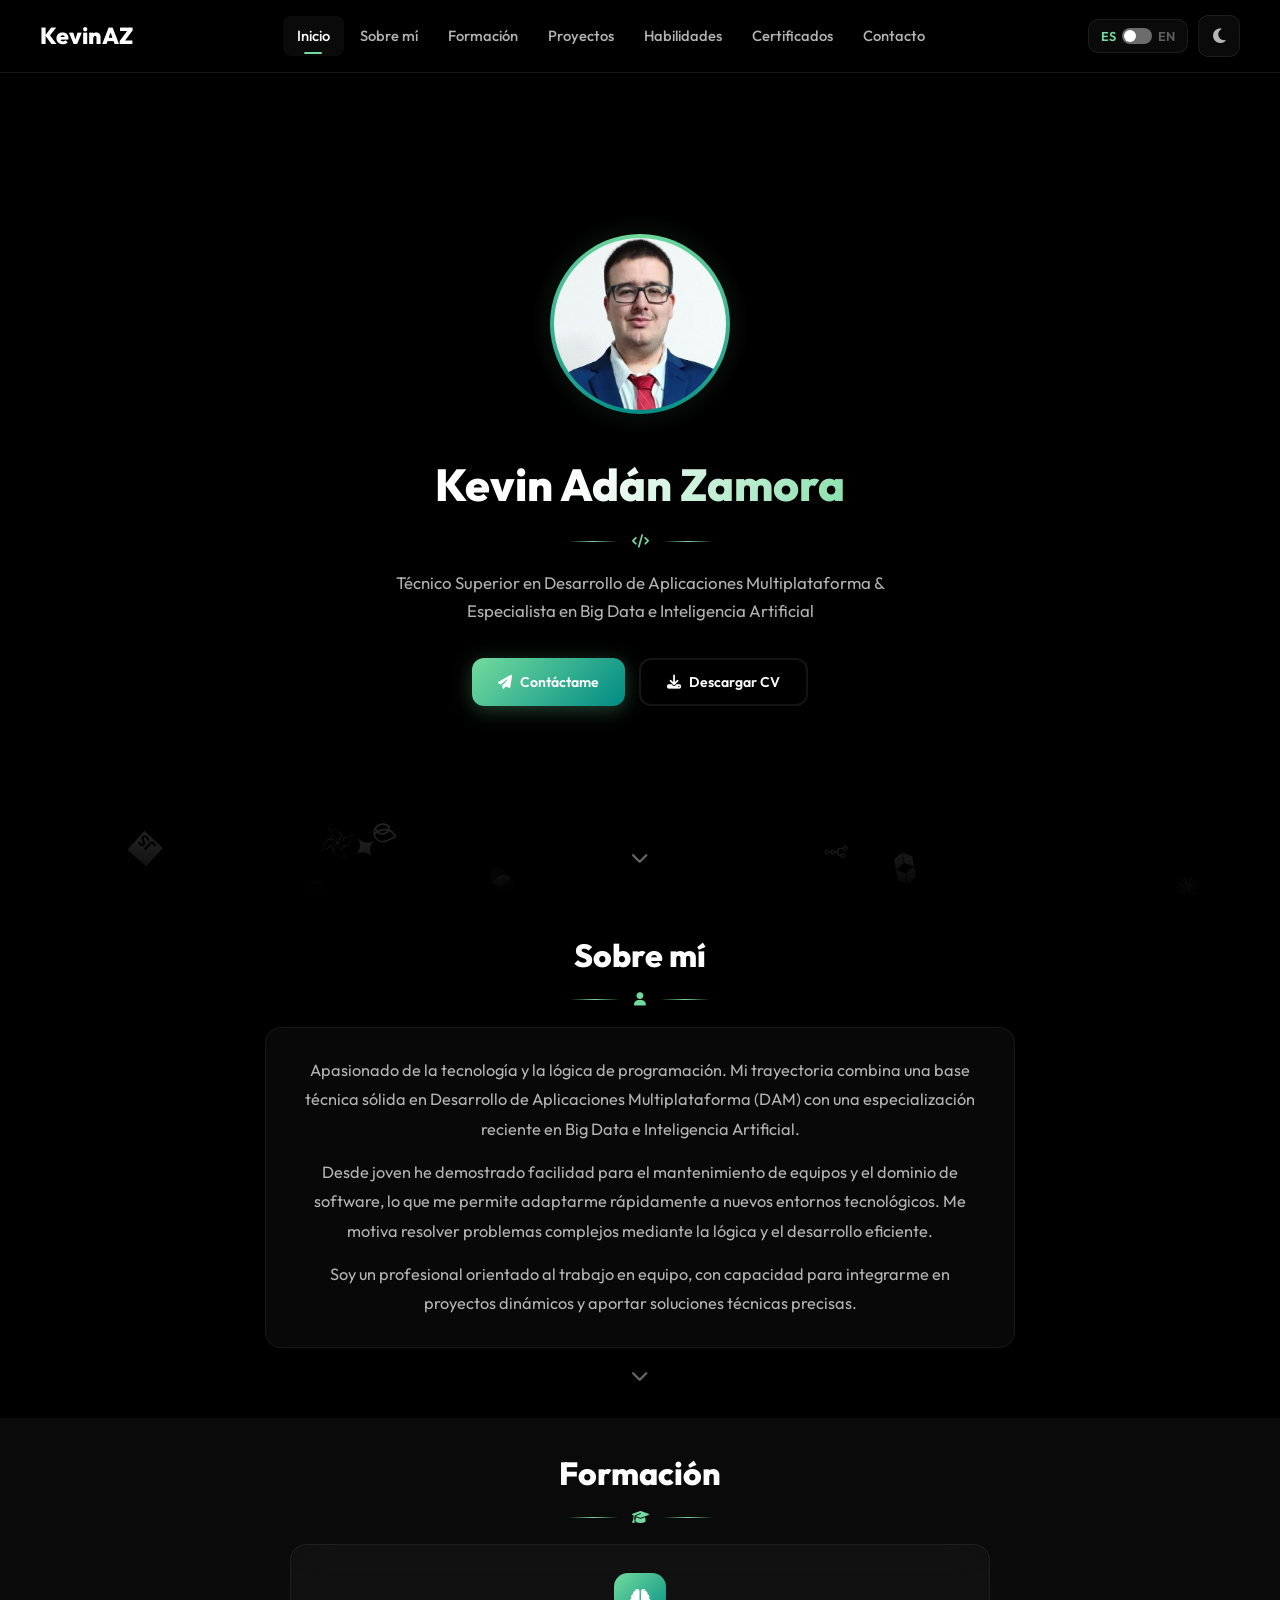
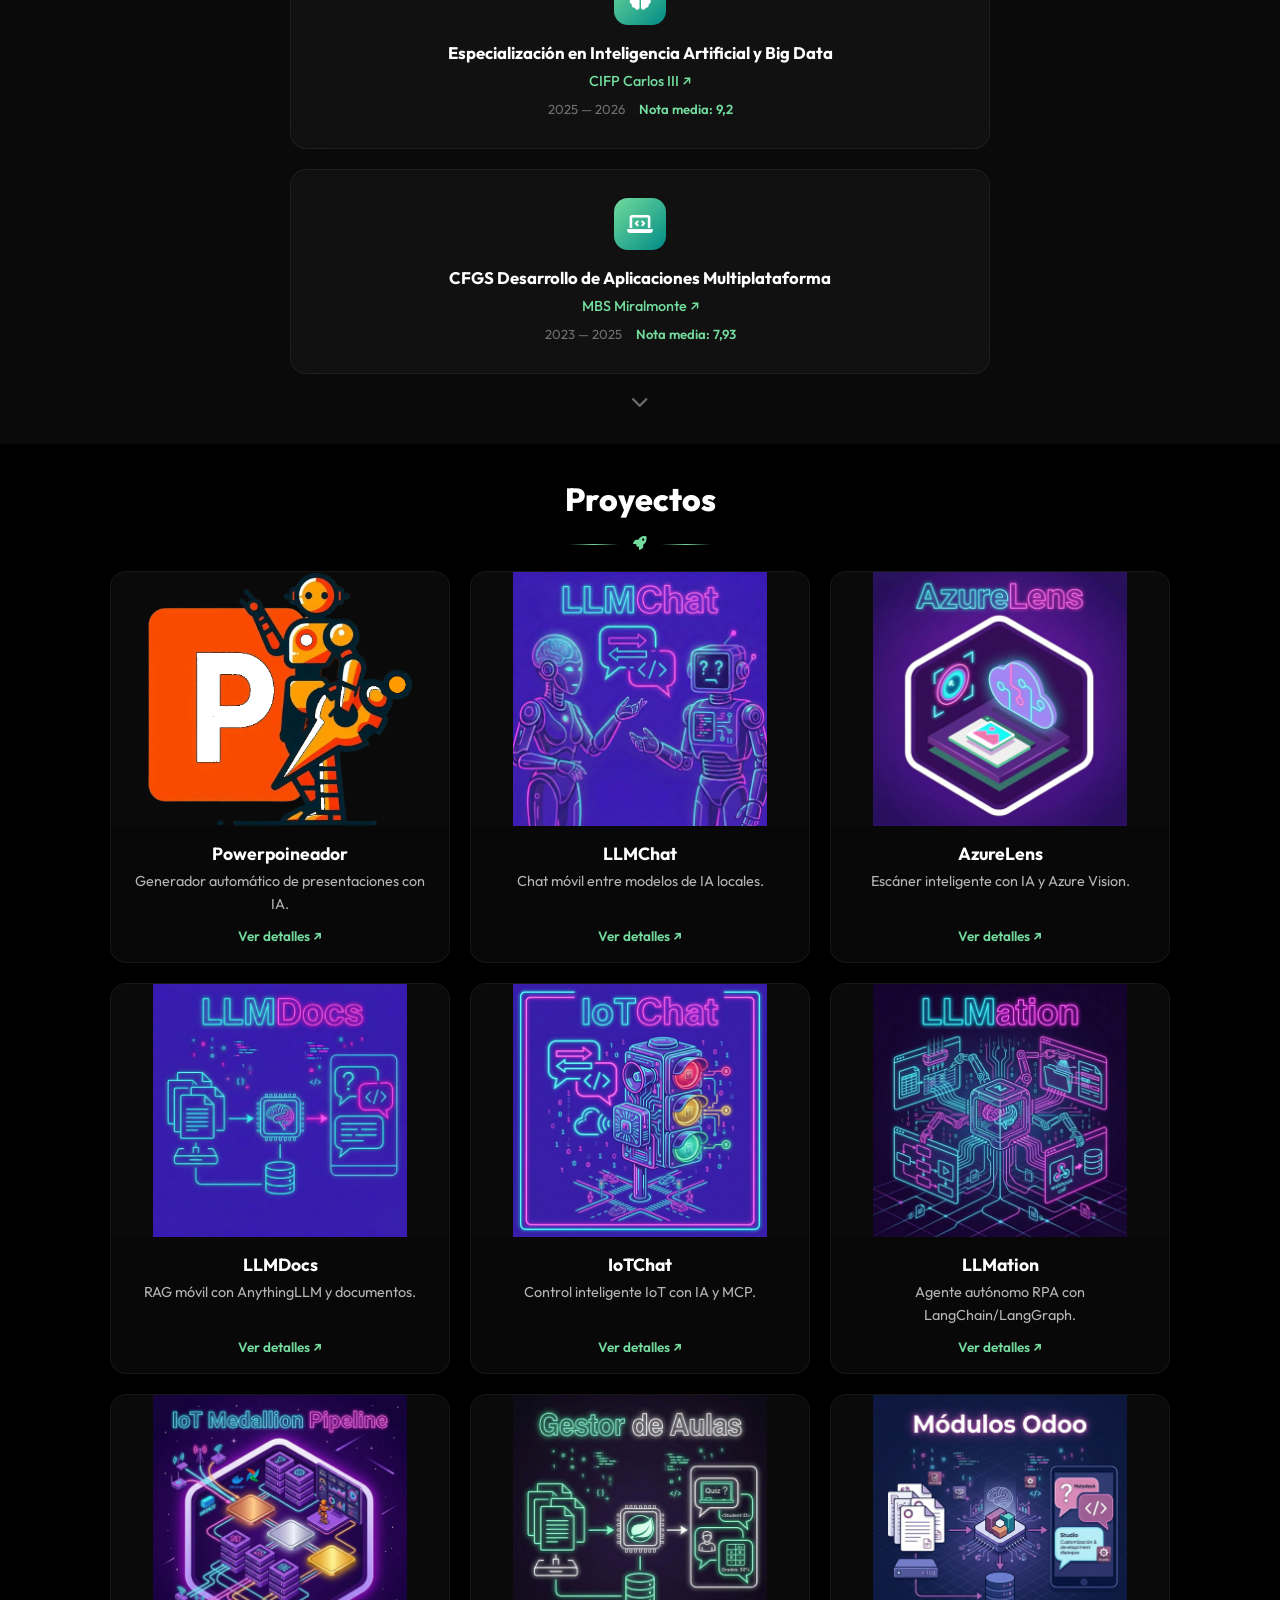
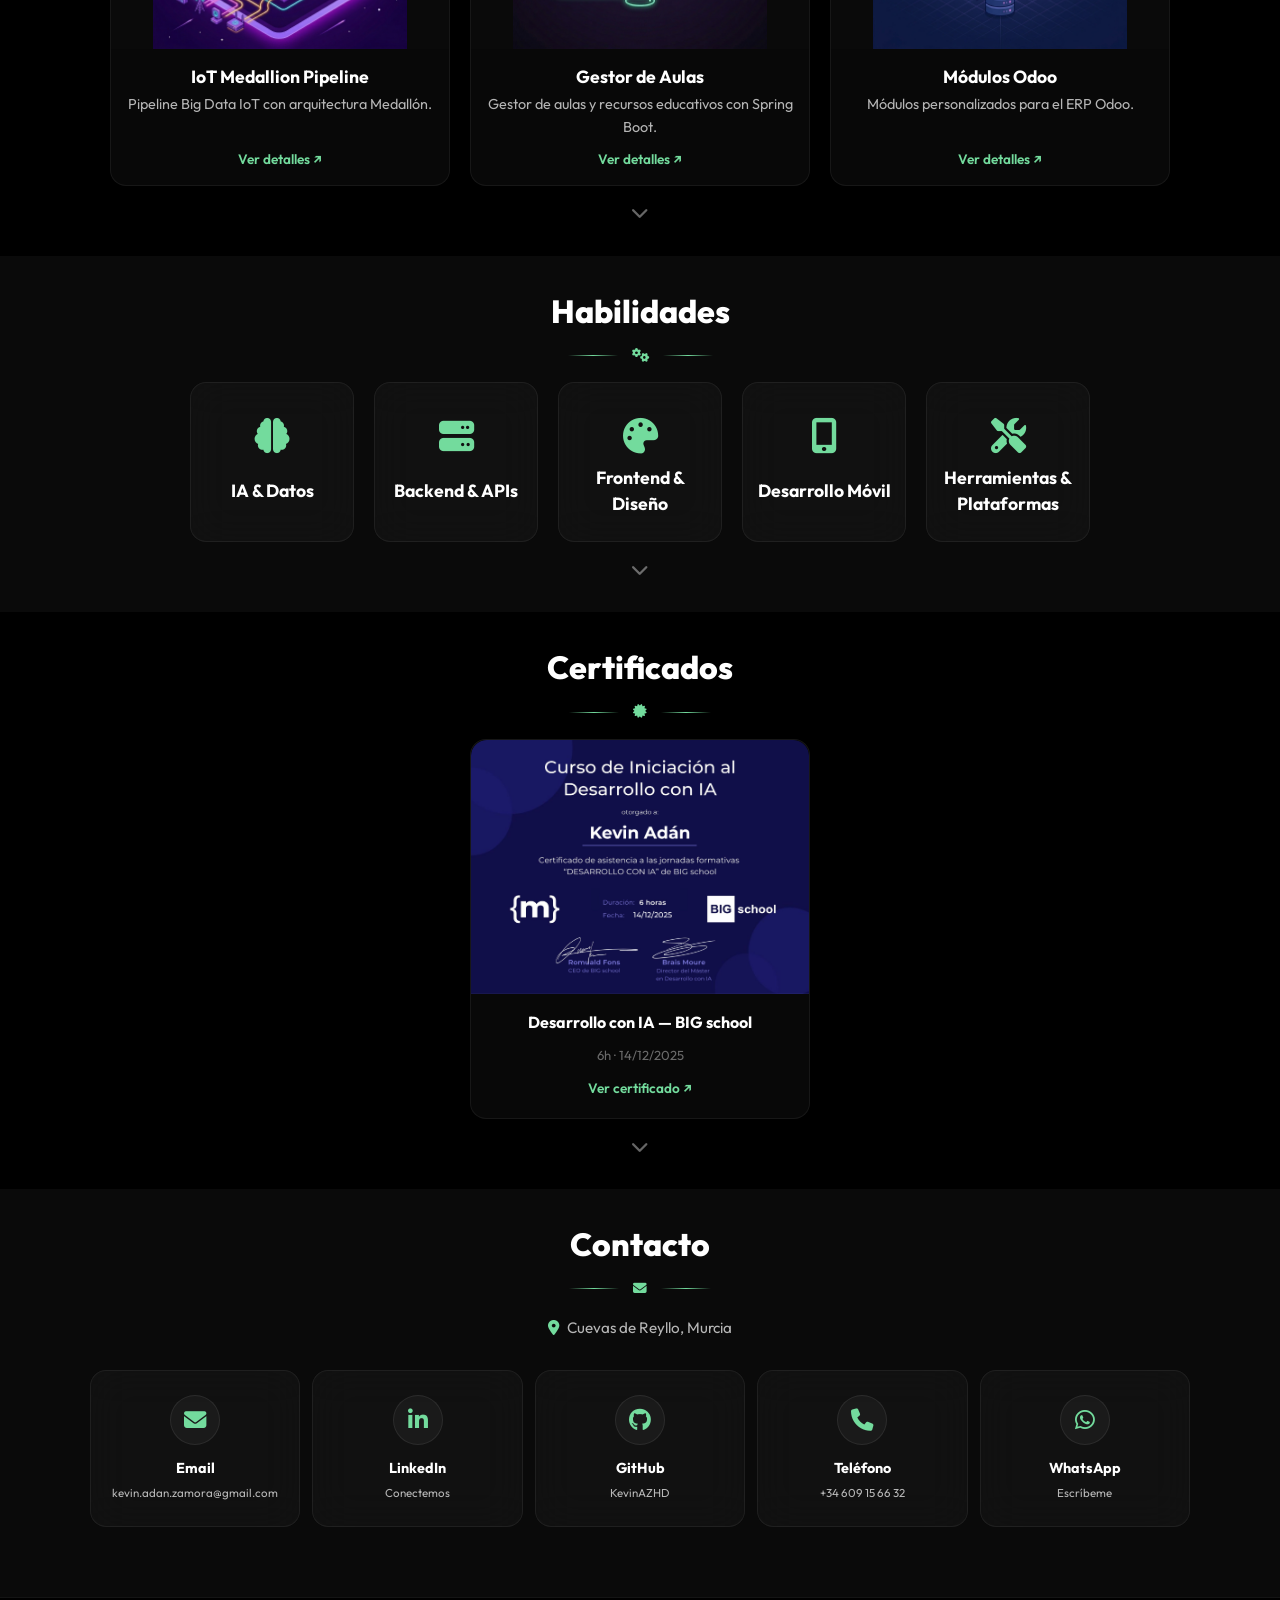
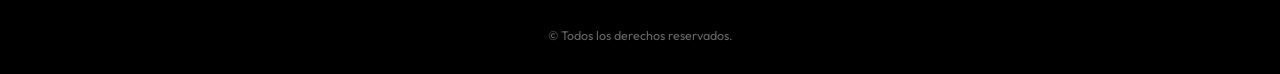
==== index.html @ 2aeb9d4b "Subida del Portafolio" ====
<!DOCTYPE html>
<html lang="es" data-theme="dark" class="loading-splash">

<head>
    <meta charset="UTF-8">
    <meta name="viewport" content="width=device-width, initial-scale=1.0">
    <title>KevinAZ - Portafolio</title>

    <!-- Preferencias iniciales: evita parpadeos antes de cargar el JS principal. -->
    <script>
        (function () {
            try {
                var root = document.documentElement;
                var theme = localStorage.getItem('theme');
                var lang = localStorage.getItem('lang');

                if (theme === 'light' || theme === 'dark') {
                    root.setAttribute('data-theme', theme);
                }

                if (lang === 'en') {
                    document.title = 'KevinAZ - Portfolio';
                    root.lang = 'en';

                    var foucStyle = document.createElement('style');
                    foucStyle.id = 'fouc-style';
                    foucStyle.textContent = 'body { opacity: 0 !important; transition: opacity 0.2s ease; }';
                    document.head.appendChild(foucStyle);
                }
            } catch (_) { }
        })();
    </script>

    <!-- Datos para SEO -->
    <meta name="description"
        content="Portfolio profesional de Kevin Adán Zamora. Técnico Superior en DAM y Especialista en Big Data e IA." />
    <meta name="author" content="Kevin Adán Zamora" />
    <meta name="theme-color" content="#0a0a0a" />

    <!-- Datos para compartir -->
    <meta property="og:type" content="website" />
    <meta property="og:title" content="KevinAZ - Portafolio" />
    <meta property="og:description"
        content="Portfolio profesional de Kevin Adán Zamora. Técnico Superior en DAM y Especialista en Big Data e IA." />
    <meta property="og:url" content="https://kevinazhd.github.io/" />
    <meta property="og:image" content="https://kevinazhd.github.io/images/foto.png" />
    <meta property="og:image:type" content="image/png" />
    <meta property="og:image:width" content="512" />
    <meta property="og:image:height" content="512" />
    <meta property="og:image:alt" content="Kevin Adán Zamora - Portfolio" />

    <!-- Tarjeta de Twitter -->
    <meta name="twitter:card" content="summary_large_image" />
    <meta name="twitter:title" content="KevinAZ - Portafolio" />
    <meta name="twitter:description"
        content="Portfolio profesional de Kevin Adán Zamora. Técnico Superior en DAM y Especialista en Big Data e IA." />
    <meta name="twitter:image" content="https://kevinazhd.github.io/images/foto.png" />
    <link rel="icon" type="image/png" href="images/favicon.png">
    <link rel="preconnect" href="https://fonts.googleapis.com">
    <link rel="preconnect" href="https://fonts.gstatic.com" crossorigin>
    <!-- Precarga de iconos de la pantalla de carga para aparición instantánea -->
    <link rel="preload" as="image" href="images/icons/googlegemini.svg" type="image/svg+xml">
    <link rel="preload" as="image" href="images/icons/claude.svg" type="image/svg+xml">
    <link rel="preload" as="image" href="images/icons/claudecode.svg" type="image/svg+xml">
    <link rel="preload" as="image" href="images/icons/perplexity.svg" type="image/svg+xml">
    <link rel="preload" as="image" href="images/icons/cursor.svg" type="image/svg+xml">
    <link rel="preload" as="image" href="images/icons/openai.svg" type="image/svg+xml">
    <link rel="preload" as="image" href="images/icons/codex.svg" type="image/svg+xml">
    <link rel="preload" as="image" href="images/icons/antigravity.svg" type="image/svg+xml">
    <link href="https://fonts.googleapis.com/css2?family=Outfit:wght@300;400;500;600;700;800;900&display=swap"
        rel="stylesheet">
    <link rel="stylesheet" href="https://cdnjs.cloudflare.com/ajax/libs/font-awesome/6.5.1/css/all.min.css">
    <link rel="stylesheet" href="css/styles.css">
</head>

<body class="loading-splash">
    <!-- Pantalla de carga -->
    <div id="splashScreen" class="splash-screen">
        <div class="splash-content">
            <img id="splashIcon" src="" alt="AI Icon" class="splash-icon">
            <h2 class="splash-text" data-es="Generando portafolio..." data-en="Generating portfolio...">Generando
                portafolio...</h2>
            <div class="splash-loader"></div>
        </div>
    </div>
    <script>
        (function () {
            var splashIcons = [
                'images/icons/googlegemini.svg',
                'images/icons/claude.svg',
                'images/icons/claudecode.svg',
                'images/icons/perplexity.svg',
                'images/icons/cursor.svg',
                'images/icons/openai.svg',
                'images/icons/codex.svg',
                'images/icons/antigravity.svg'
            ];

            document.getElementById('splashIcon').src = splashIcons[Math.floor(Math.random() * splashIcons.length)];

            try {
                if (localStorage.getItem('lang') === 'en') {
                    var splashText = document.querySelector('.splash-text');
                    splashText.textContent = splashText.getAttribute('data-en');
                }
            } catch (_) { }
        })();
    </script>

    <!-- Navegación -->
    <nav class="navbar" id="navbar">
        <div class="nav-container">
            <a href="#hero" class="nav-logo">KevinAZ</a>

            <ul class="nav-menu" id="navMenu">
                <li><a href="#hero" class="nav-link active" data-es="Inicio" data-en="Home">Inicio</a></li>
                <li><a href="#about" class="nav-link" data-es="Sobre mí" data-en="About">Sobre mí</a></li>
                <li><a href="#education" class="nav-link" data-es="Formación" data-en="Education">Formación</a></li>
                <li><a href="#projects" class="nav-link" data-es="Proyectos" data-en="Projects">Proyectos</a></li>
                <li><a href="#skills" class="nav-link" data-es="Habilidades" data-en="Skills">Habilidades</a></li>
                <li><a href="#certs" class="nav-link" data-es="Certificados" data-en="Certifications">Certificados</a>
                </li>
                <li><a href="#contact" class="nav-link" data-es="Contacto" data-en="Contact">Contacto</a></li>
            </ul>

            <div class="nav-actions">
                <button class="lang-toggle" id="langToggle" type="button" aria-label="Cambiar idioma">
                    <span class="lang-label active-lang" id="langEs">ES</span>
                    <span class="toggle-track" aria-hidden="true">
                        <span class="toggle-thumb"></span>
                    </span>
                    <span class="lang-label" id="langEn">EN</span>
                </button>

                <button class="theme-toggle" id="themeToggle" type="button" aria-label="Cambiar tema">
                    <i class="fas fa-moon" id="themeIcon"></i>
                </button>

                <button class="hamburger" id="hamburger" type="button" aria-label="Abrir menú" aria-controls="navMenu"
                    aria-expanded="false">
                    <span></span>
                    <span></span>
                    <span></span>
                </button>
            </div>
        </div>
    </nav>

    <main>
        <!-- Hero -->
        <section class="hero" id="hero">
            <div class="particles" id="particles"></div>

            <div class="hero-content">
                <div class="avatar-wrapper">
                    <div class="avatar-ring"></div>
                    <div class="avatar">
                        <img src="images/foto.png" alt="Kevin Adán Zamora">
                    </div>
                    <div class="avatar-glow"></div>
                </div>

                <h1 class="hero-name">Kevin Adán Zamora</h1>
                <div class="divider">
                    <span class="divider-line"></span>
                    <i class="fas fa-code divider-icon"></i>
                    <span class="divider-line"></span>
                </div>

                <p class="hero-subtitle"
                    data-es="Técnico Superior en Desarrollo de Aplicaciones Multiplataforma &amp; Especialista en Big Data e Inteligencia Artificial"
                    data-en="Higher Technician in Multiplatform Application Development &amp; Big Data and Artificial Intelligence Specialist">
                    Técnico Superior en Desarrollo de Aplicaciones Multiplataforma &amp; Especialista en Big Data e
                    Inteligencia Artificial
                </p>

                <div class="hero-buttons">
                    <a href="#contact" class="btn btn-primary" data-es="Contáctame" data-en="Contact Me">
                        <i class="fas fa-paper-plane"></i> Contáctame
                    </a>
                    <a href="assets/CV_Kevin_Adán_Zamora.pdf" class="btn btn-outline" data-es="Descargar CV"
                        data-en="Download CV" download="CV_Kevin_Adán_Zamora.pdf">
                        <i class="fas fa-download"></i> Descargar CV
                    </a>
                </div>
            </div>

            <a href="#about" class="scroll-down" aria-label="Bajar a sobre mí">
                <i class="fas fa-chevron-down"></i>
            </a>
        </section>

        <!-- Sobre mí -->
        <section class="section" id="about">
            <div class="container">
                <h2 class="section-title" data-es="Sobre mí" data-en="About Me">Sobre mí</h2>
                <div class="divider">
                    <span class="divider-line"></span>
                    <i class="fas fa-user divider-icon-static"></i>
                    <span class="divider-line"></span>
                </div>

                <div class="about-card card">
                    <p data-es="Apasionado de la tecnología y la lógica de programación. Mi trayectoria combina una base técnica sólida en Desarrollo de Aplicaciones Multiplataforma (DAM) con una especialización reciente en Big Data e Inteligencia Artificial."
                        data-en="Passionate about technology and programming logic. My career combines a solid technical foundation in Multiplatform Application Development (DAM) with a recent specialization in Big Data and Artificial Intelligence.">
                        Apasionado de la tecnología y la lógica de programación. Mi trayectoria combina una base técnica
                        sólida en Desarrollo de Aplicaciones Multiplataforma (DAM) con una especialización reciente en
                        Big Data e Inteligencia Artificial.
                    </p>
                    <p data-es="Desde joven he demostrado facilidad para el mantenimiento de equipos y el dominio de software, lo que me permite adaptarme rápidamente a nuevos entornos tecnológicos. Me motiva resolver problemas complejos mediante la lógica y el desarrollo eficiente."
                        data-en="Since a young age, I've shown aptitude for hardware maintenance and software mastery, allowing me to quickly adapt to new technological environments. I'm driven by solving complex problems through logic and efficient development.">
                        Desde joven he demostrado facilidad para el mantenimiento de equipos y el dominio de software,
                        lo que me permite adaptarme rápidamente a nuevos entornos tecnológicos. Me motiva resolver
                        problemas complejos mediante la lógica y el desarrollo eficiente.
                    </p>
                    <p data-es="Soy un profesional orientado al trabajo en equipo, con capacidad para integrarme en proyectos dinámicos y aportar soluciones técnicas precisas."
                        data-en="I am a team-oriented professional, capable of integrating into dynamic projects and providing precise technical solutions.">
                        Soy un profesional orientado al trabajo en equipo, con capacidad para integrarme en proyectos
                        dinámicos y aportar soluciones técnicas precisas.
                    </p>
                </div>
            </div>

            <a href="#education" class="scroll-down" aria-label="Bajar a formación">
                <i class="fas fa-chevron-down"></i>
            </a>
        </section>

        <!-- Formación -->
        <section class="section section-alt" id="education">
            <div class="container">
                <h2 class="section-title" data-es="Formación" data-en="Education">Formación</h2>
                <div class="divider">
                    <span class="divider-line"></span>
                    <i class="fas fa-graduation-cap divider-icon-static"></i>
                    <span class="divider-line"></span>
                </div>

                <div class="edu-list">
                    <article class="edu-card card">
                        <div class="edu-badge"><i class="fas fa-brain"></i></div>
                        <div class="edu-info">
                            <h3 data-es="Especialización en Inteligencia Artificial y Big Data"
                                data-en="Specialization in Artificial Intelligence and Big Data">
                                Especialización en Inteligencia Artificial y Big Data
                            </h3>
                            <p class="edu-school">
                                <a href="https://cifpcarlos3.es/es/cursos/Inteligencia-Artificial-y-Big-Data"
                                    target="_blank" rel="noopener">CIFP Carlos III ↗</a>
                            </p>
                            <div class="edu-meta">
                                <span>2025 — 2026</span>
                                <span class="edu-grade" data-es="Nota media: 9,2" data-en="GPA: 9.2">Nota media:
                                    9,2</span>
                            </div>
                        </div>
                    </article>

                    <article class="edu-card card">
                        <div class="edu-badge"><i class="fas fa-laptop-code"></i></div>
                        <div class="edu-info">
                            <h3 data-es="CFGS Desarrollo de Aplicaciones Multiplataforma"
                                data-en="Higher Degree in Multiplatform Application Development">
                                CFGS Desarrollo de Aplicaciones Multiplataforma
                            </h3>
                            <p class="edu-school">
                                <a href="https://colegiomiralmonte.es/oferta-educativa/formacion-profesional-fp-mbs/tecnico-superior-en-desarrollo-de-aplicaciones-multiplataforma-dam/"
                                    target="_blank" rel="noopener">MBS Miralmonte ↗</a>
                            </p>
                            <div class="edu-meta">
                                <span>2023 — 2025</span>
                                <span class="edu-grade" data-es="Nota media: 7,93" data-en="GPA: 7.93">Nota media:
                                    7,93</span>
                            </div>
                        </div>
                    </article>
                </div>
            </div>

            <a href="#projects" class="scroll-down" aria-label="Bajar a proyectos">
                <i class="fas fa-chevron-down"></i>
            </a>
        </section>

        <!-- Proyectos -->
        <section class="section" id="projects">
            <div class="container">
                <h2 class="section-title" data-es="Proyectos" data-en="Projects">Proyectos</h2>
                <div class="divider">
                    <span class="divider-line"></span>
                    <i class="fas fa-rocket divider-icon-static"></i>
                    <span class="divider-line"></span>
                </div>

                <div class="grid grid-3 projects-grid" id="projectsGrid"></div>
            </div>

            <a href="#skills" class="scroll-down" aria-label="Bajar a habilidades">
                <i class="fas fa-chevron-down"></i>
            </a>
        </section>

        <!-- Habilidades -->
        <section class="section section-alt" id="skills">
            <div class="container">
                <h2 class="section-title" data-es="Habilidades" data-en="Skills">Habilidades</h2>
                <div class="divider">
                    <span class="divider-line"></span>
                    <i class="fas fa-cogs divider-icon-static"></i>
                    <span class="divider-line"></span>
                </div>

                <div class="skills-list" id="skillsList"></div>
            </div>

            <a href="#certs" class="scroll-down" aria-label="Bajar a certificados">
                <i class="fas fa-chevron-down"></i>
            </a>
        </section>

        <!-- Certificados -->
        <section class="section" id="certs">
            <div class="container">
                <h2 class="section-title" data-es="Certificados" data-en="Certifications">Certificados</h2>
                <div class="divider">
                    <span class="divider-line"></span>
                    <i class="fas fa-certificate divider-icon-static"></i>
                    <span class="divider-line"></span>
                </div>

                <div class="grid grid-3">
                    <a href="https://drive.google.com/file/d/1I7EZd6ekuXvajn8RTZzng3aAQ3Wq_Eoq/view" target="_blank"
                        rel="noopener" class="cert-card card">
                        <img src="images/previews/cert_desarrollo_ia.png" alt="Certificado Desarrollo con IA"
                            class="cert-img">
                        <h3 data-es="Desarrollo con IA — BIG school" data-en="AI Development — BIG school">
                            Desarrollo con IA — BIG school
                        </h3>
                        <p>6h · 14/12/2025</p>
                        <span class="cert-link" data-es="Ver certificado ↗" data-en="View certificate ↗">
                            Ver certificado ↗
                        </span>
                    </a>
                </div>
            </div>

            <a href="#contact" class="scroll-down" aria-label="Bajar a contacto">
                <i class="fas fa-chevron-down"></i>
            </a>
        </section>

        <!-- Contacto -->
        <section class="section section-alt" id="contact">
            <div class="container">
                <h2 class="section-title" data-es="Contacto" data-en="Contact">Contacto</h2>
                <div class="divider">
                    <span class="divider-line"></span>
                    <i class="fas fa-envelope divider-icon-static"></i>
                    <span class="divider-line"></span>
                </div>

                <div class="contact-location">
                    <i class="fas fa-map-marker-alt"></i>
                    <span>Cuevas de Reyllo, Murcia</span>
                </div>

                <div class="contact-row">
                    <a href="mailto:kevin.adan.zamora@gmail.com" class="contact-item card">
                        <div class="contact-icon"><i class="fas fa-envelope"></i></div>
                        <h3>Email</h3>
                        <p>kevin.adan.zamora@gmail.com</p>
                    </a>
                    <a href="https://www.linkedin.com/in/kevinazhd/" target="_blank" rel="noopener"
                        class="contact-item card">
                        <div class="contact-icon"><i class="fab fa-linkedin-in"></i></div>
                        <h3>LinkedIn</h3>
                        <p data-es="Conectemos" data-en="Let's connect">Conectemos</p>
                    </a>
                    <a href="https://github.com/KevinAZHD" target="_blank" rel="noopener" class="contact-item card">
                        <div class="contact-icon"><i class="fab fa-github"></i></div>
                        <h3>GitHub</h3>
                        <p>KevinAZHD</p>
                    </a>
                    <a href="tel:+34609156632" class="contact-item card">
                        <div class="contact-icon"><i class="fas fa-phone"></i></div>
                        <h3 data-es="Teléfono" data-en="Phone">Teléfono</h3>
                        <p>+34 609 15 66 32</p>
                    </a>
                    <a href="https://wa.me/34609156632" target="_blank" rel="noopener" class="contact-item card">
                        <div class="contact-icon"><i class="fab fa-whatsapp"></i></div>
                        <h3>WhatsApp</h3>
                        <p data-es="Escríbeme" data-en="Message me">Escríbeme</p>
                    </a>
                </div>
            </div>
        </section>
    </main>

    <!-- Pie -->
    <footer class="footer">
        <div class="container">
            <p class="footer-copy" data-es="© Todos los derechos reservados." data-en="© All rights reserved.">
                © Todos los derechos reservados.
            </p>
        </div>
    </footer>

    <!-- Modal de proyecto -->
    <div class="modal-overlay" id="projectModal" aria-hidden="true">
        <div class="modal-content card">
            <button class="modal-close" id="modalClose" aria-label="Cerrar modal"><i class="fas fa-times"></i></button>
            <div id="modalBody"></div>
        </div>
    </div>

    <!-- Modal de habilidades -->
    <div class="modal-overlay" id="skillModal" aria-hidden="true">
        <div class="modal-content card">
            <button class="modal-close" id="skillModalClose" aria-label="Cerrar modal"><i
                    class="fas fa-times"></i></button>
            <div id="skillModalBody"></div>
        </div>
    </div>

    <script src="js/script.js"></script>
</body>

</html>
---- css/styles.css ----
/* Variables de tema y medidas globales. */
:root {
    color-scheme: dark;
    --bg: #000;
    --bg-alt: #0a0a0a;
    --card-bg: rgba(255, 255, 255, 0.04);
    --card-hover: rgba(255, 255, 255, 0.08);
    --nav-bg: rgba(0, 0, 0, 0.85);
    --border: rgba(255, 255, 255, 0.08);
    --border-hover: rgba(255, 255, 255, 0.15);
    --text: #fff;
    --text-sub: rgba(255, 255, 255, 0.7);
    --text-muted: rgba(255, 255, 255, 0.4);
    --accent: #73DB9D;
    --accent2: #008B85;
    --glow: rgba(115, 219, 157, 0.3);
    --glow-strong: rgba(115, 219, 157, 0.6);
    --glass: rgba(255, 255, 255, 0.03);
    --glass-border: rgba(255, 255, 255, 0.06);

    --font: 'Outfit', system-ui, sans-serif;
    --nav-height: 72px;
    --container: 1100px;
    --container-wide: 1200px;
    --radius-sm: 8px;
    --radius-md: 10px;
    --radius-lg: 12px;
    --radius-xl: 16px;
    --shadow-nav: 0 4px 30px rgba(0, 0, 0, 0.5);
    --transition-fast: 0.2s ease;
    --transition-base: 0.3s ease;
}

[data-theme="light"] {
    color-scheme: light;
    --bg: #fafafa;
    --bg-alt: #f0f5f0;
    --card-bg: rgba(255, 255, 255, 0.8);
    --card-hover: rgba(255, 255, 255, 0.95);
    --nav-bg: rgba(250, 250, 250, 0.9);
    --border: rgba(0, 0, 0, 0.08);
    --border-hover: rgba(0, 0, 0, 0.15);
    --text: #1a2e1a;
    --text-sub: rgba(26, 46, 26, 0.7);
    --text-muted: rgba(26, 46, 26, 0.4);
    --accent: #008B85;
    --accent2: #73DB9D;
    --glow: rgba(0, 139, 133, 0.2);
    --glow-strong: rgba(0, 139, 133, 0.4);
    --glass: rgba(255, 255, 255, 0.6);
    --glass-border: rgba(0, 0, 0, 0.06);
}

/* Base: reset pequeno y protecciones contra overflow horizontal. */
*,
*::before,
*::after {
    box-sizing: border-box;
    margin: 0;
    padding: 0;
    -webkit-tap-highlight-color: transparent;
}

html {
    width: 100%;
    max-width: 100%;
    overflow-x: hidden;
    scroll-behavior: smooth;
    scroll-padding-top: var(--nav-height);
    scrollbar-width: thin;
    scrollbar-color: var(--accent) var(--bg);
}

html.orientation-restoring,
html.orientation-restoring body {
    overflow-anchor: none;
}

html.orientation-restoring {
    scroll-behavior: auto !important;
}

body {
    width: 100%;
    max-width: 100%;
    min-width: 0;
    overflow-x: hidden;
    background: var(--bg);
    color: var(--text);
    font-family: var(--font);
    line-height: 1.6;
    letter-spacing: 0;
    transition: background-color 0.4s ease, color 0.4s ease;
}

main,
.navbar,
.footer {
    width: 100%;
    max-width: 100%;
    overflow-x: hidden;
    overflow-x: clip;
}

html.no-scroll,
body.no-scroll,
body.menu-open {
    overflow: hidden !important;
}

a {
    color: inherit;
    text-decoration: none;
}

button {
    font: inherit;
}

img {
    display: block;
    max-width: 100%;
}

::selection {
    background: var(--accent);
    color: #000;
}

:focus-visible {
    outline: 2px solid var(--accent);
    outline-offset: 4px;
}

.container {
    width: min(100% - 48px, var(--container));
    margin-inline: auto;
}

/* Scrollbars de página y modales. */
::-webkit-scrollbar {
    width: 10px;
}

::-webkit-scrollbar-track {
    background: var(--bg);
}

::-webkit-scrollbar-thumb {
    border-radius: 999px;
    background: linear-gradient(to bottom, var(--accent), var(--accent2));
}

::-webkit-scrollbar-thumb:hover {
    background: linear-gradient(to bottom, var(--accent2), var(--accent));
}

:is(#modalBody, #skillModalBody) {
    scrollbar-width: thin;
    scrollbar-color: var(--accent) transparent;
}

:is(#modalBody, #skillModalBody)::-webkit-scrollbar {
    width: 8px;
}

:is(#modalBody, #skillModalBody)::-webkit-scrollbar-track {
    background: transparent;
}

:is(#modalBody, #skillModalBody)::-webkit-scrollbar-thumb {
    border-radius: 999px;
    background: linear-gradient(to bottom, var(--accent), var(--accent2));
}

:is(#modalBody, #skillModalBody)::-webkit-scrollbar-thumb:hover {
    background: linear-gradient(to bottom, var(--accent2), var(--accent));
}

/* Pantalla de carga. */
html.loading-splash,
body.loading-splash {
    position: fixed;
    inset: 0 auto auto 0;
    width: 100vw;
    height: 100vh;
    overflow: hidden !important;
    touch-action: none;
    overscroll-behavior: none;
}

body.loading-splash::-webkit-scrollbar {
    display: none;
}

.splash-screen {
    position: fixed;
    inset: 0;
    z-index: 999999;
    display: flex;
    align-items: center;
    justify-content: center;
    background: var(--bg);
    transition: opacity 0.6s ease, visibility 0.6s ease;
}

.splash-screen.hidden {
    opacity: 0;
    visibility: hidden;
}

.splash-content {
    display: flex;
    flex-direction: column;
    align-items: center;
    gap: 20px;
    text-align: center;
    animation: pulse 2s infinite ease-in-out;
}

.splash-icon {
    width: 64px;
    height: 64px;
    object-fit: contain;
    filter: drop-shadow(0 0 10px var(--glow));
}

[data-theme="light"] .splash-icon {
    filter: invert(0.85) drop-shadow(0 0 10px var(--glow));
}

.splash-text,
.hero-name {
    background: linear-gradient(120deg, var(--text) 20%, var(--accent) 50%, var(--accent2) 80%, var(--text) 100%);
    background-clip: text;
    background-size: 200% auto;
    -webkit-background-clip: text;
    -webkit-text-fill-color: transparent;
}

.splash-text {
    color: var(--text);
    font-size: 1.5rem;
    font-weight: 700;
    animation: textGradient 3s linear infinite;
}

.splash-loader {
    position: relative;
    width: 250px;
    max-width: 80%;
    height: 4px;
    overflow: hidden;
    border-radius: 2px;
    background: var(--border);
}

.splash-loader::after {
    content: '';
    position: absolute;
    top: 0;
    left: -50%;
    width: 50%;
    height: 100%;
    background: linear-gradient(90deg, transparent, var(--accent), transparent);
    animation: loadingBar 1.5s infinite linear;
}

/* Navegación fija. */
.navbar {
    position: fixed;
    inset: 0 0 auto;
    z-index: 10000;
    border-bottom: 1px solid var(--border);
    background: var(--nav-bg);
    backdrop-filter: blur(20px);
    -webkit-backdrop-filter: blur(20px);
    transition: box-shadow var(--transition-base);
}

.navbar.scrolled {
    box-shadow: var(--shadow-nav);
}

.nav-container {
    display: flex;
    align-items: center;
    justify-content: space-between;
    width: min(100% - 48px, var(--container-wide));
    height: var(--nav-height);
    margin-inline: auto;
}

.nav-logo {
    font-size: 1.45rem;
    font-weight: 800;
    transition: opacity var(--transition-fast);
}

.nav-logo:hover {
    opacity: 0.8;
}

.nav-menu {
    display: flex;
    gap: 2px;
    list-style: none;
}

.nav-link {
    position: relative;
    display: block;
    padding: 8px 14px;
    border-radius: var(--radius-sm);
    color: var(--text-sub);
    font-size: 0.92rem;
    font-weight: 500;
    transition: background-color var(--transition-fast), color var(--transition-fast);
}

.nav-link:hover,
.nav-link.active {
    background: var(--card-bg);
    color: var(--text);
}

.nav-link.active::after {
    content: '';
    position: absolute;
    bottom: 2px;
    left: 50%;
    width: 18px;
    height: 2px;
    border-radius: 1px;
    background: var(--accent);
    transform: translateX(-50%);
}

.nav-actions {
    display: flex;
    align-items: center;
    gap: 10px;
}

.lang-toggle,
.theme-toggle {
    border: 1px solid var(--border);
    background: var(--card-bg);
    color: var(--text-sub);
    cursor: pointer;
    transition: border-color var(--transition-base);
}

.lang-toggle:hover,
.theme-toggle:hover {
    border-color: var(--border-hover);
    color: var(--text);
}

.lang-toggle {
    display: flex;
    align-items: center;
    gap: 6px;
    padding: 6px 12px;
    border-radius: var(--radius-md);
    font-size: 0.8rem;
    font-weight: 600;
}

.lang-label {
    opacity: 0.5;
    transition: none;
}

.lang-label.active-lang {
    opacity: 1;
    color: var(--accent);
}

.toggle-track {
    position: relative;
    width: 30px;
    height: 16px;
    border-radius: 8px;
    background: var(--text-muted);
    transition: background-color var(--transition-base);
}

.toggle-thumb {
    position: absolute;
    top: 2px;
    left: 2px;
    width: 12px;
    height: 12px;
    border-radius: 50%;
    background: var(--text);
    transition: transform var(--transition-base);
}

.lang-toggle.en .toggle-thumb {
    transform: translateX(14px);
}

.theme-toggle {
    display: grid;
    width: 42px;
    height: 42px;
    place-items: center;
    border-radius: var(--radius-md);
    font-size: 1.05rem;
}

.theme-toggle i {
    transition: none;
}

.hamburger {
    z-index: 100001;
    display: none;
    flex-direction: column;
    gap: 5px;
    padding: 4px;
    border: 0;
    background: transparent;
    cursor: pointer;
}

.hamburger span {
    width: 22px;
    height: 2px;
    border-radius: 2px;
    background: var(--text);
    transition: opacity var(--transition-base), transform var(--transition-base);
}

.hamburger.active span:nth-child(1) {
    transform: rotate(45deg) translate(5px, 5px);
}

.hamburger.active span:nth-child(2) {
    opacity: 0;
}

.hamburger.active span:nth-child(3) {
    transform: rotate(-45deg) translate(5px, -5px);
}

/* Hero y partículas. */
.hero {
    position: relative;
    display: flex;
    min-height: 100vh;
    flex-direction: column;
    align-items: center;
    justify-content: center;
    overflow: hidden;
    padding: 100px 24px 60px;
}

.particles {
    position: absolute;
    inset: 0;
    z-index: 0;
    pointer-events: none;
    -webkit-mask-image: linear-gradient(to top, transparent 0%, black 12%, black 88%, transparent 100%);
    mask-image: linear-gradient(to top, transparent 0%, black 12%, black 88%, transparent 100%);
}

.particles canvas {
    position: absolute;
    inset: 0;
    width: 100%;
    height: 100%;
    opacity: 0.22;
    filter: brightness(1.2) contrast(1.1);
    pointer-events: auto;
    touch-action: none;
    transition: opacity var(--transition-base), filter var(--transition-base);
}

[data-theme="light"] .particles canvas {
    opacity: 0.15;
    filter: invert(0.85) brightness(0.8) contrast(1.2);
}

.hero-content {
    position: relative;
    z-index: 1;
    max-width: 700px;
    text-align: center;
}

.avatar-wrapper {
    position: relative;
    display: inline-block;
    width: 180px;
    height: 180px;
    margin-bottom: 28px;
}

.avatar-ring,
.avatar,
.avatar-glow {
    position: absolute;
    border-radius: 50%;
}

.avatar-ring {
    inset: 0;
    z-index: 1;
    background: conic-gradient(var(--accent), var(--accent2), var(--accent));
    animation: spin 2.5s linear infinite;
}

.avatar {
    inset: 4px;
    z-index: 2;
    overflow: hidden;
}

.avatar img {
    width: 100%;
    height: 100%;
    object-fit: cover;
    object-position: center 20%;
    transform: scale(1.65);
    transform-origin: top center;
}

.avatar-glow {
    inset: -20px;
    z-index: -1;
    background: radial-gradient(circle, var(--glow) 0%, transparent 70%);
    animation: pulse 3s ease-in-out infinite;
}

.hero-name {
    margin-bottom: 14px;
    font-size: 2.8rem;
    font-weight: 800;
    letter-spacing: 0;
    animation: textGradient 5s linear infinite;
}

.hero-subtitle {
    max-width: 540px;
    margin: 0 auto 32px;
    color: var(--text-sub);
    font-size: 1.05rem;
    line-height: 1.7;
}

.hero-buttons {
    display: flex;
    flex-wrap: wrap;
    justify-content: center;
    gap: 14px;
}

.scroll-down {
    position: absolute;
    bottom: 28px;
    left: 50%;
    z-index: 1;
    color: var(--text-muted);
    font-size: 1.1rem;
    transform: translateX(-50%);
    animation: bounce 2s infinite;
}

/* Componentes compartidos. */
.divider {
    display: flex;
    align-items: center;
    justify-content: center;
    gap: 14px;
    margin-bottom: 20px;
}

.divider-line {
    width: 50px;
    height: 1px;
    background: linear-gradient(90deg, transparent, var(--accent), transparent);
}

.divider-icon,
.divider-icon-static {
    color: var(--accent);
    font-size: 0.85rem;
}

.divider-icon {
    animation: spin 8s linear infinite;
}

.section {
    position: relative;
    padding: 30px 0 70px;
}

.section-alt {
    background: var(--bg-alt);
}

.section-title {
    margin-bottom: 12px;
    font-size: 2rem;
    font-weight: 800;
    letter-spacing: 0;
    text-align: center;
}

.grid {
    display: grid;
    gap: 20px;
}

.grid-3 {
    grid-template-columns: repeat(auto-fit, minmax(280px, 340px));
    justify-content: center;
}

.card {
    position: relative;
    padding: 28px;
    border: 1px solid var(--glass-border);
    border-radius: var(--radius-xl);
    background: var(--glass);
    backdrop-filter: blur(20px);
    -webkit-backdrop-filter: blur(20px);
    transition: background-color var(--transition-base), border-color var(--transition-base),
        box-shadow var(--transition-base), transform var(--transition-base);
}

.card:hover {
    border-color: var(--accent);
    background: var(--card-hover);
    box-shadow: 0 10px 30px var(--glow);
    transform: translateY(-8px);
}

.card h3 {
    margin-bottom: 6px;
    font-size: 1.1rem;
    font-weight: 700;
}

.card p {
    color: var(--text-sub);
    font-size: 0.9rem;
}

.card-icon {
    margin-bottom: 16px;
    color: var(--accent);
    font-size: 2.2rem;
}

.btn {
    display: inline-flex;
    align-items: center;
    justify-content: center;
    gap: 8px;
    padding: 11px 26px;
    border: 0;
    border-radius: var(--radius-lg);
    cursor: pointer;
    font-size: 0.88rem;
    font-weight: 600;
    transition: border-color var(--transition-base), box-shadow var(--transition-base),
        color var(--transition-base), transform var(--transition-base);
}

.btn-primary {
    background: linear-gradient(135deg, var(--accent), var(--accent2));
    box-shadow: 0 4px 20px var(--glow);
    color: #fff;
}

.btn-primary:hover {
    box-shadow: 0 8px 30px var(--glow-strong);
    transform: translateY(-2px);
}

.btn-outline {
    border: 2px solid var(--border);
    background: transparent;
    color: var(--text);
}

.btn-outline:hover {
    border-color: var(--accent);
    color: var(--accent);
    transform: translateY(-2px);
}

/* Sobre mi. */
.about-card {
    max-width: 750px;
    margin-inline: auto;
}

.about-card p {
    margin-bottom: 14px;
    color: var(--text-sub);
    font-size: 1.02rem;
    line-height: 1.8;
    text-align: center;
}

.about-card p:last-child {
    margin-bottom: 0;
}

/* Formación. */
.edu-list {
    display: flex;
    max-width: 700px;
    flex-direction: column;
    gap: 20px;
    margin-inline: auto;
}

.edu-card {
    display: flex;
    flex-direction: column;
    align-items: center;
    gap: 15px;
    text-align: center;
}

.edu-badge {
    display: grid;
    flex: 0 0 52px;
    width: 52px;
    height: 52px;
    place-items: center;
    border-radius: 14px;
    background: linear-gradient(135deg, var(--accent), var(--accent2));
    color: #fff;
    font-size: 1.3rem;
}

.edu-info {
    flex: 1;
}

.edu-info h3 {
    margin-bottom: 3px;
    font-size: 1.05rem;
    font-weight: 700;
}

.edu-school {
    margin-bottom: 6px;
}

.edu-school a {
    color: var(--accent);
    font-size: 0.9rem;
    font-weight: 500;
    transition: opacity var(--transition-fast);
}

.edu-school a:hover {
    opacity: 0.8;
    text-decoration: underline;
}

.edu-meta {
    display: flex;
    flex-wrap: wrap;
    justify-content: center;
    gap: 14px;
    color: var(--text-muted);
    font-size: 0.82rem;
}

.edu-grade {
    color: var(--accent);
    font-weight: 600;
}

/* Proyectos. */
.projects-grid {
    display: flex;
    flex-wrap: wrap;
    align-items: stretch;
    justify-content: center;
}

.projects-grid>.project-card {
    flex: 1 1 280px;
    max-width: 340px;
}

.project-card {
    display: flex;
    flex-direction: column;
    overflow: hidden;
    padding: 0;
    cursor: pointer;
}

.project-img,
.cert-img {
    width: 100%;
    height: auto;
    aspect-ratio: 4 / 3;
    border-radius: var(--radius-xl) var(--radius-xl) 0 0;
    background: var(--bg-alt);
    object-fit: contain;
    transition: transform var(--transition-base);
}

.project-info {
    display: flex;
    flex: 1;
    flex-direction: column;
    padding: 14px;
    text-align: center;
}

.project-info h3 {
    margin-bottom: 2px;
}

.project-info p {
    margin-bottom: 6px;
}

.project-info .cert-link {
    padding: 4px 0 0;
    text-align: center;
}

.project-stats {
    position: absolute;
    inset: 14px 14px auto;
    z-index: 2;
    display: flex;
    justify-content: space-between;
    pointer-events: none;
}

.stat-badge {
    display: inline-flex;
    align-items: center;
    gap: 6px;
    padding: 6px 10px;
    border: 1px solid rgba(255, 255, 255, 0.15);
    border-radius: var(--radius-md);
    background: rgba(0, 0, 0, 0.35);
    color: #fff;
    font-size: 0.85rem;
    font-weight: 700;
    backdrop-filter: blur(12px) saturate(150%);
    -webkit-backdrop-filter: blur(12px) saturate(150%);
    pointer-events: auto;
}

.stat-badge[hidden] {
    display: none;
}

.stat-stars {
    margin-left: auto;
}

.stat-stars i {
    color: #fbbf24;
}

.stat-forks i {
    color: var(--accent);
}

/* Habilidades. */
.skills-grid {
    display: grid;
    grid-template-columns: repeat(auto-fit, minmax(min(145px, 100%), 1fr));
    gap: 20px;
    max-width: 900px;
    margin-inline: auto;
}

.skills-grid .skill-card {
    display: flex;
    width: 100%;
    min-width: 0;
    min-height: 160px;
    flex-direction: column;
    align-items: center;
    overflow: hidden;
    margin: 0;
    padding: 24px 12px;
    text-align: center;
    word-break: break-word;
    cursor: pointer;
}

.skills-grid .skill-card .card-icon {
    display: flex;
    flex: 1;
    align-items: center;
    justify-content: center;
    width: 100%;
    margin-bottom: 0;
}

.skills-grid .skill-card h3 {
    display: flex;
    align-items: center;
    justify-content: center;
    max-width: 100%;
    min-height: 3em;
    margin-bottom: 0;
    overflow-wrap: break-word;
    line-height: 1.5;
    text-align: center;
}

.skills-grid .skill-card:hover {
    border-color: var(--accent);
    box-shadow: 0 10px 30px var(--glow);
    transform: translateY(-4px);
}

.skill-item {
    display: flex;
    flex: 1 1 calc(20% - 10px);
    align-items: center;
    justify-content: center;
    min-width: 80px;
    max-width: calc(20% - 10px);
    padding: 20px;
    border: 1px solid var(--glass-border);
    border-radius: var(--radius-lg);
    background: var(--glass);
    text-align: center;
    transition: background-color var(--transition-base), border-color var(--transition-base),
        box-shadow var(--transition-base), transform var(--transition-base);
}

.skill-item:hover {
    border-color: var(--accent);
    background: var(--accent);
    box-shadow: 0 0 20px var(--glow);
    transform: translateY(-4px);
}

.skill-icon {
    width: 48px;
    height: 48px;
    object-fit: contain;
    transition: filter var(--transition-base), transform var(--transition-base);
}

.skill-icon--wordmark {
    width: min(132px, 100%);
}

[data-theme="light"] img.skill-icon {
    filter: invert(0.85);
}

.skill-item:hover .skill-icon,
[data-theme="light"] .skill-item:hover img.skill-icon {
    filter: brightness(0) invert(1);
}

.skill-item:hover .skill-icon {
    color: #fff;
    transform: scale(1.18);
}

/* Certificados. */
.cert-card {
    display: flex;
    height: 100%;
    flex-direction: column;
    overflow: hidden;
    padding: 0;
    text-align: center;
}

.cert-card h3 {
    padding: 16px 20px 4px;
    font-size: 1rem;
}

.cert-card p {
    padding-inline: 20px;
    color: var(--text-muted);
    font-size: 0.82rem;
}

.cert-link {
    display: block;
    margin-top: auto;
    padding: 12px 20px 18px;
    color: var(--accent);
    font-size: 0.85rem;
    font-weight: 600;
}

/* Contacto. */
.contact-location {
    display: flex;
    align-items: center;
    justify-content: center;
    gap: 8px;
    margin-bottom: 30px;
    color: var(--text-sub);
    font-size: 0.95rem;
    text-align: center;
}

.contact-location i {
    color: var(--accent);
}

.contact-row {
    display: flex;
    justify-content: center;
    gap: 12px;
    max-width: var(--container);
    margin-inline: auto;
}

.contact-item {
    flex: 1 1 0;
    min-width: 0;
    padding: 24px 8px;
    text-align: center;
}

.contact-icon {
    display: grid;
    width: 50px;
    height: 50px;
    place-items: center;
    margin: 0 auto 12px;
    border: 1px solid var(--border);
    border-radius: 50%;
    background: var(--card-bg);
    color: var(--accent);
    font-size: 1.4rem;
    transition: background-color var(--transition-base), border-color var(--transition-base),
        box-shadow var(--transition-base), color var(--transition-base);
}

.contact-item:hover .contact-icon {
    border-color: var(--accent);
    background: var(--accent);
    box-shadow: 0 0 20px var(--glow);
    color: #fff;
}

.contact-item h3 {
    margin-bottom: 4px;
    font-size: 0.9rem;
    font-weight: 700;
}

.contact-item p {
    overflow: hidden;
    color: var(--text-sub);
    font-size: 0.72rem;
    text-overflow: ellipsis;
    white-space: nowrap;
}

/* Pie. */
.footer {
    border-top: 1px solid var(--border);
    background: var(--bg);
    padding: 28px 0;
    text-align: center;
}

.footer-copy {
    color: var(--text-muted);
    font-size: 0.78rem;
}

/* Modales. */
.modal-overlay {
    position: fixed;
    inset: 0;
    z-index: 20000;
    display: flex;
    align-items: center;
    justify-content: center;
    overflow: hidden;
    padding: 20px;
    background: rgba(0, 0, 0, 0.8);
    opacity: 0;
    visibility: hidden;
    backdrop-filter: blur(5px);
    transition: opacity var(--transition-base), visibility var(--transition-base);
}

.modal-overlay.active {
    opacity: 1;
    visibility: visible;
}

.modal-content {
    position: relative;
    z-index: 1;
    display: flex;
    width: min(100%, 800px);
    max-width: 800px;
    max-height: 90vh;
    max-height: min(90vh, 90dvh);
    flex-direction: column;
    overflow: hidden;
    padding: 40px;
    text-align: center;
    transform: translateY(20px);
    transition: transform var(--transition-base);
}

.modal-content::before {
    content: "";
    position: absolute;
    inset: 0;
    z-index: -1;
    background-image: var(--modal-bg);
    background-position: top;
    background-size: cover;
    opacity: 0.15;
    pointer-events: none;
}

.modal-overlay.active .modal-content {
    transform: translateY(0);
}

.modal-close {
    position: absolute;
    top: 20px;
    right: 20px;
    z-index: 10;
    display: grid;
    width: 36px;
    height: 36px;
    place-items: center;
    border: 1px solid var(--border);
    border-radius: 50%;
    background: var(--card-bg);
    color: var(--text);
    cursor: pointer;
    transition: background-color var(--transition-fast), border-color var(--transition-fast),
        color var(--transition-fast), transform var(--transition-fast);
}

.modal-close:hover {
    border-color: var(--accent);
    background: var(--accent);
    color: #fff;
    transform: rotate(90deg);
}

#modalBody,
#skillModalBody {
    flex: 1;
    min-height: 0;
    overflow-x: hidden;
    overflow-y: auto;
    padding-right: 5px;
    scrollbar-gutter: stable;
}

#skillModalBody {
    overflow-x: clip;
}

.modal-body-title,
.skill-modal-title {
    font-size: 1.8rem;
    font-weight: 800;
    text-align: center;
}

.modal-body-title {
    margin-bottom: 12px;
    color: var(--accent);
}

.skill-modal-title {
    margin-bottom: 20px;
}

.modal-body-desc {
    margin-bottom: 24px;
    color: var(--text-sub);
    font-size: 1.05rem;
}

.modal-tech {
    margin-bottom: 24px;
}

.modal-tech h4 {
    margin-bottom: 12px;
    font-size: 1.1rem;
}

.modal-tech-list,
.modal-skills-row {
    display: flex;
    flex-wrap: wrap;
    justify-content: center;
}

.modal-tech-list {
    gap: 12px;
}

.modal-skills-row {
    width: 100%;
    gap: 10px;
    padding: 10px;
}

.modal-skills-row .skill-item {
    display: flex;
    flex: 0 0 64px;
    align-items: center;
    justify-content: center;
    max-width: 64px;
    min-width: 0;
    aspect-ratio: 1;
    margin: 0;
    padding: 10px;
}

.modal-skills-row .skill-item img {
    width: 100%;
    height: 100%;
    object-fit: contain;
}

.modal-tech-item {
    display: flex;
    align-items: center;
    gap: 8px;
    padding: 6px 12px;
    border: 1px solid var(--border);
    border-radius: var(--radius-sm);
    background: var(--card-bg);
    font-size: 0.9rem;
    transition: background-color var(--transition-base), border-color var(--transition-base);
}

.modal-tech-item:hover {
    border-color: var(--accent);
    background: var(--accent);
    color: #fff;
}

.modal-tech-item img {
    width: 20px;
    height: 20px;
    object-fit: contain;
    transition: filter var(--transition-base);
}

.modal-tech-item:hover img,
[data-theme="light"] .modal-tech-item:hover img {
    filter: brightness(0) invert(1);
}

[data-theme="light"] .modal-tech-item img {
    filter: invert(0.85);
}

.modal-actions {
    margin-top: 20px;
}

/* Animaciones de entrada y movimiento. */
.fade-up {
    opacity: 0;
    transform: translateY(25px);
    transition: opacity 0.5s ease, transform 0.5s ease;
}

.fade-up.visible {
    opacity: 1;
    transform: translateY(0);
}

@keyframes loadingBar {
    0% {
        left: -50%;
    }

    100% {
        left: 100%;
    }
}

@keyframes spin {
    to {
        transform: rotate(360deg);
    }
}

@keyframes pulse {

    0%,
    100% {
        opacity: 0.5;
        transform: scale(1);
    }

    50% {
        opacity: 0.8;
        transform: scale(1.1);
    }
}

@keyframes textGradient {
    0% {
        background-position: 200% center;
    }

    50% {
        background-position: 100% center;
    }

    100% {
        background-position: 0% center;
    }
}

@keyframes bounce {

    0%,
    100% {
        transform: translateX(-50%) translateY(0);
    }

    50% {
        transform: translateX(-50%) translateY(10px);
    }
}

@media (prefers-reduced-motion: reduce) {

    *,
    *::before,
    *::after {
        scroll-behavior: auto !important;
        animation-duration: 0.01ms !important;
        animation-iteration-count: 1 !important;
        transition-duration: 0.01ms !important;
    }
}

/* Responsive. */
@media (max-width: 1024px) {
    .nav-menu {
        position: fixed;
        top: var(--nav-height);
        right: 0;
        left: 0;
        z-index: 100000;
        display: none;
        height: calc(100vh - var(--nav-height));
        flex-direction: column;
        align-items: center;
        justify-content: center;
        gap: 20px;
        overflow-y: auto;
        padding: 40px;
        background: var(--bg);
    }

    .nav-menu.open {
        display: flex;
    }

    .nav-link {
        padding: 10px 20px;
        font-size: 1rem;
    }

    .hamburger {
        display: flex;
    }
}

@media (max-width: 900px) {
    .contact-item {
        padding: 20px 6px;
    }

    .contact-icon {
        width: 44px;
        height: 44px;
        font-size: 1.2rem;
    }

    .contact-item h3 {
        font-size: 0.82rem;
    }

    .contact-item p {
        font-size: 0.65rem;
    }
}

@media (max-width: 768px) {
    .hero {
        padding: 80px 16px 50px;
    }

    .hero-name {
        font-size: 2rem;
    }

    .hero-subtitle {
        font-size: 0.9rem;
    }

    .avatar-wrapper {
        width: 130px;
        height: 130px;
    }

    .section {
        padding: 30px 0 70px;
    }

    .section-title {
        font-size: 1.6rem;
    }

    .grid-3 {
        grid-template-columns: 1fr;
    }

    .projects-grid>.project-card {
        max-width: 100%;
    }

    .hero-buttons {
        flex-direction: column;
        align-items: center;
    }

    .btn {
        width: 100%;
        max-width: 260px;
    }

    .skills-grid {
        grid-template-columns: repeat(2, minmax(0, 1fr));
    }

    .skills-grid .skill-card {
        min-height: 172px;
    }

    .skills-grid .skill-card:nth-child(5) {
        grid-column: 1 / -1;
    }

    .skill-item {
        flex-basis: calc(33.33% - 8px);
        max-width: calc(33.33% - 8px);
        padding: 16px;
    }

    .contact-row {
        flex-wrap: wrap;
    }

    .contact-item {
        flex: 1 1 calc(50% - 8px);
        min-width: calc(50% - 8px);
        max-width: calc(50% - 8px);
    }

    .contact-item:last-child {
        flex-basis: 100%;
        min-width: 100%;
        max-width: 100%;
    }

    .contact-item p {
        font-size: 0.72rem;
    }

    .modal-overlay {
        padding: 12px;
    }

    .modal-content {
        width: 100%;
        max-width: calc(100vw - 24px);
        max-width: calc(100dvw - 24px);
        max-height: calc(100vh - 24px);
        max-height: calc(100dvh - 24px);
        padding: 48px 14px 16px;
    }

    .modal-close {
        top: 10px;
        right: 10px;
    }

    .modal-skills-row {
        gap: 12px;
        padding: 0;
    }

    .modal-skills-row .skill-item {
        flex-basis: calc((100% - 36px) / 4);
        max-width: calc((100% - 36px) / 4);
        padding: 10px;
    }

    .skill-modal-title,
    .modal-body-title {
        font-size: 1.45rem;
        line-height: 1.2;
    }

    .skill-modal-title {
        margin-bottom: 16px;
    }

    .modal-body-desc {
        font-size: 0.92rem;
    }

    .modal-tech-list {
        gap: 8px;
    }

    .modal-tech-item {
        max-width: 100%;
        min-width: 0;
        padding: 7px 10px;
        overflow-wrap: anywhere;
        font-size: 0.82rem;
    }
}

@media (orientation: landscape) and (max-height: 560px) {
    .modal-content {
        max-height: calc(100vh - 24px);
        max-height: calc(100dvh - 24px);
        padding: 48px 56px 16px;
    }

    .modal-close {
        top: 10px;
        right: 10px;
    }

    #modalBody,
    #skillModalBody {
        padding-right: 12px;
    }
}

@media (max-width: 400px) {
    :root {
        --nav-height: 64px;
    }

    .nav-container,
    .container {
        width: min(100% - 32px, var(--container));
    }

    .hero {
        padding: 70px 12px 40px;
    }

    .hero-name {
        font-size: 1.6rem;
    }

    .hero-subtitle {
        margin-bottom: 24px;
        font-size: 0.85rem;
    }

    .avatar-wrapper {
        width: 110px;
        height: 110px;
    }

    .section {
        padding: 50px 0;
    }

    .section-title {
        font-size: 1.4rem;
    }

    .divider {
        margin-bottom: 30px;
    }

    .card {
        padding: 20px 16px;
    }

    .project-card {
        padding: 0;
    }

    .modal-content {
        padding: 48px 14px 16px;
    }

    .btn {
        padding: 10px 20px;
        font-size: 0.82rem;
    }

    .edu-badge {
        flex-basis: 44px;
        width: 44px;
        height: 44px;
        border-radius: var(--radius-lg);
        font-size: 1.1rem;
    }

    .skills-grid {
        gap: 12px;
    }

    .skills-grid .skill-card {
        min-height: 148px;
        padding: 18px 10px;
    }

    .skills-grid .skill-card h3 {
        font-size: 1rem;
        line-height: 1.45;
    }

    .skill-item {
        flex-basis: calc(50% - 6px);
        min-width: 0;
        max-width: calc(50% - 6px);
        padding: 14px;
    }

    .contact-item {
        flex: 1 1 calc(50% - 6px);
        min-width: calc(50% - 6px);
        max-width: calc(50% - 6px);
    }

    .contact-item:last-child {
        flex-basis: 100%;
        min-width: 100%;
        max-width: 100%;
    }

    .contact-icon {
        width: 42px;
        height: 42px;
        font-size: 1.2rem;
    }
}

/* Estados globales que deben ganar al hover normal. */
.about-card:hover,
.edu-card:hover,
.project-card:hover,
.cert-card:hover,
.contact-item:hover {
    transform: translateY(-4px);
}

body.no-scroll .card:not(.modal-content) {
    border-color: var(--glass-border) !important;
    background: var(--glass) !important;
    box-shadow: none !important;
    transform: none !important;
    pointer-events: none !important;
}

body.particle-dragging * {
    pointer-events: none !important;
}

body.particle-dragging .particles canvas {
    pointer-events: auto !important;
}
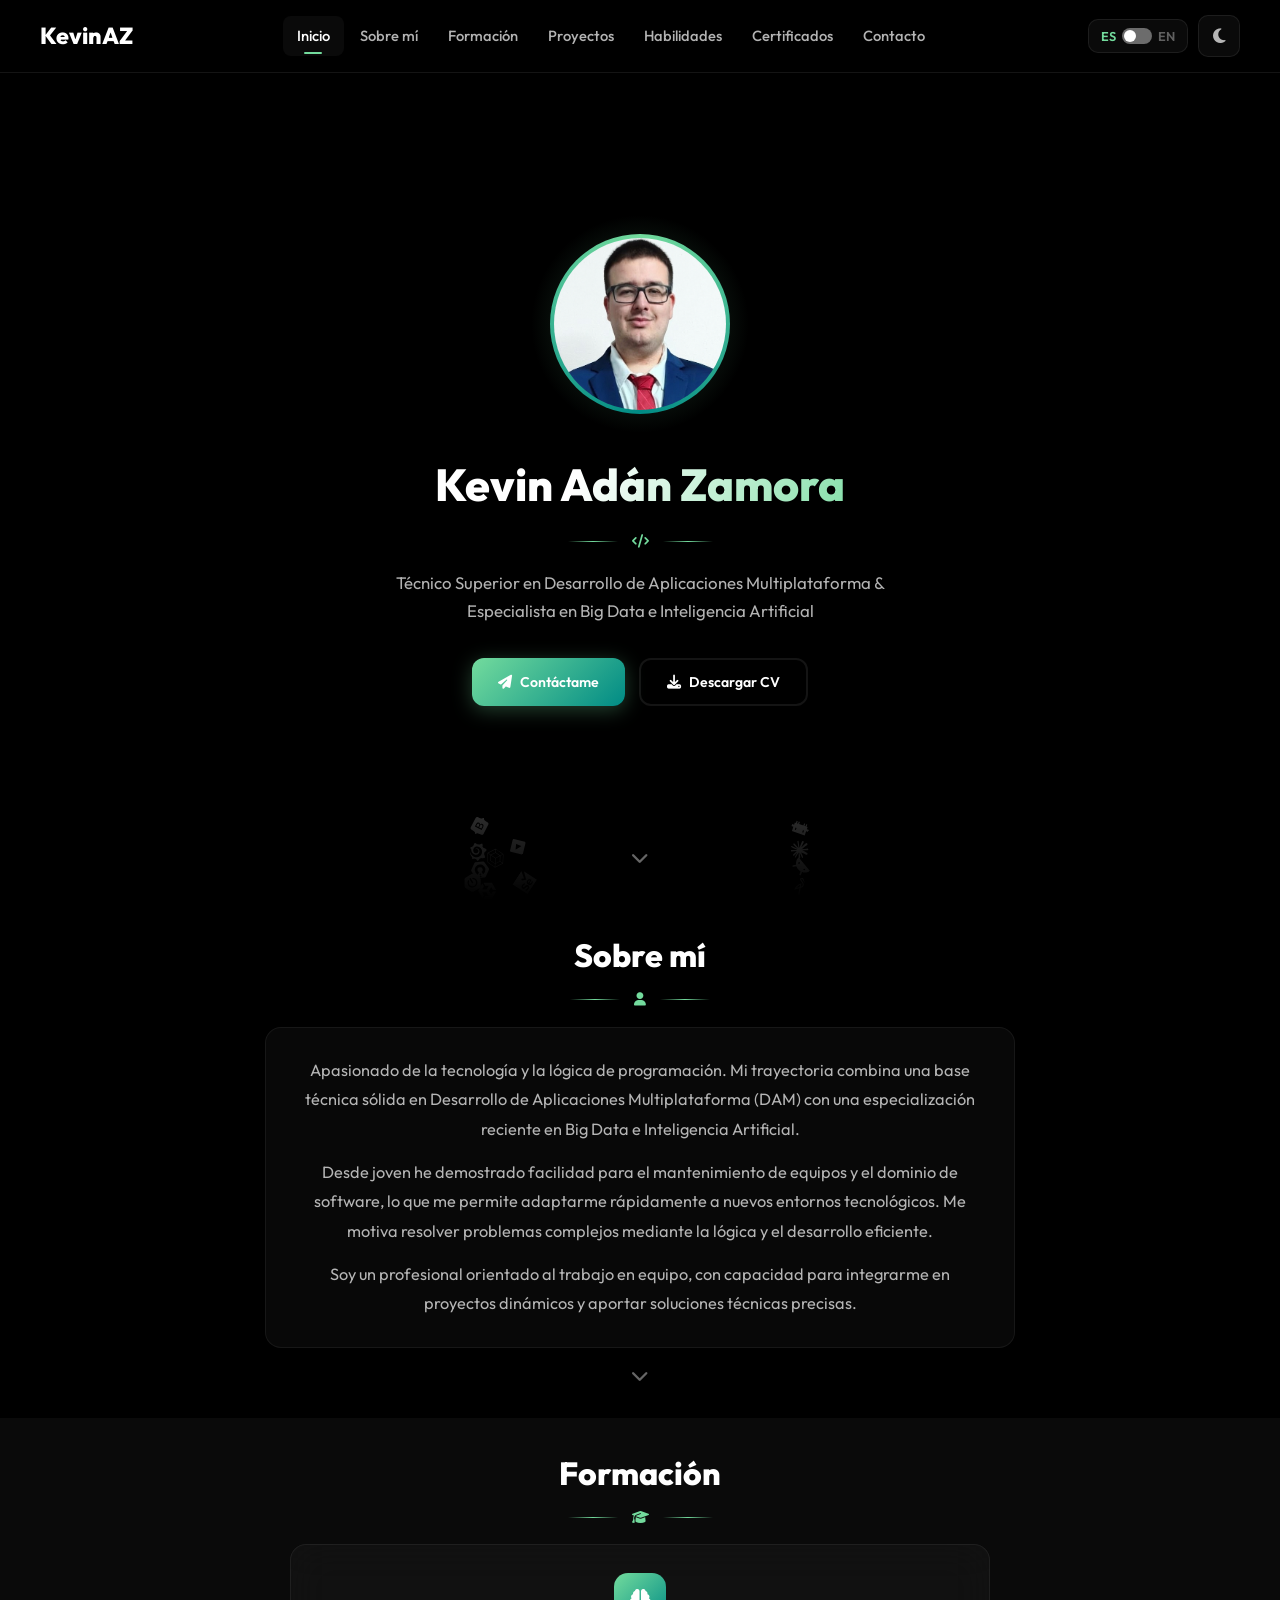
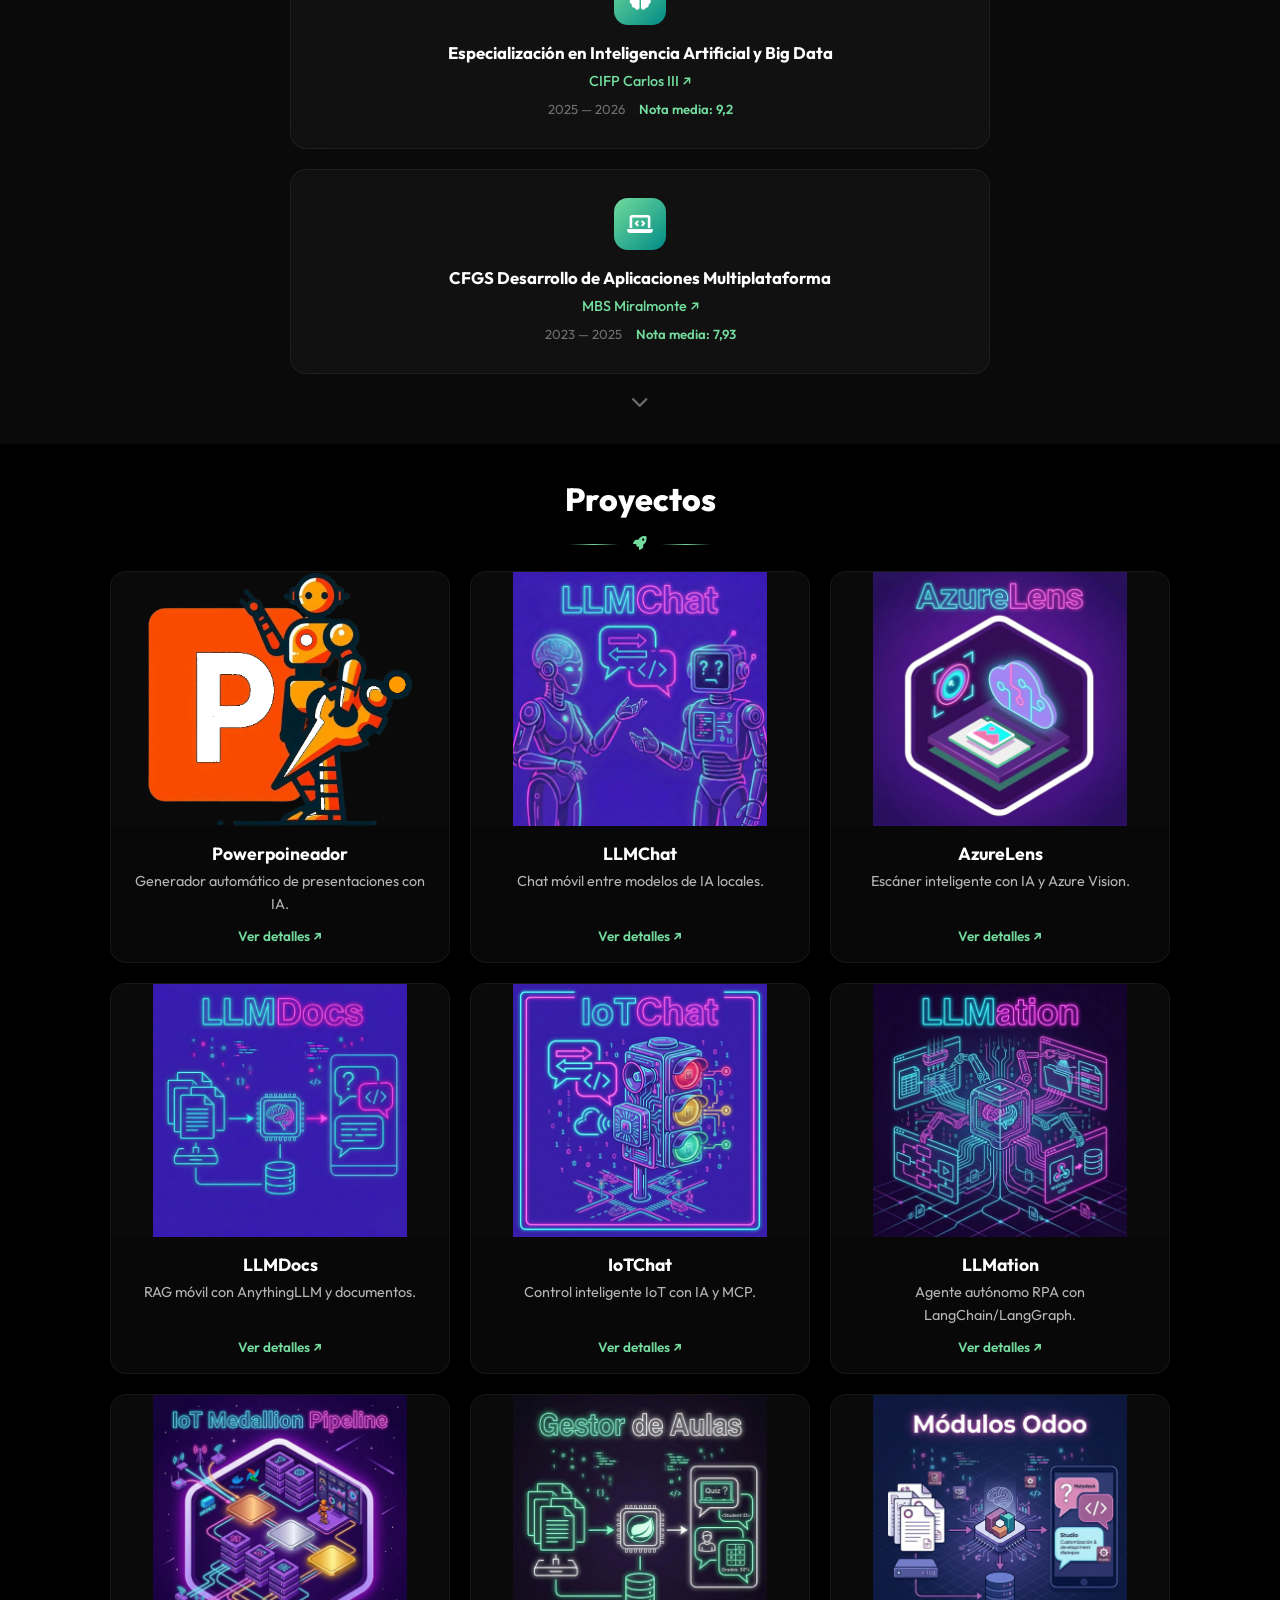
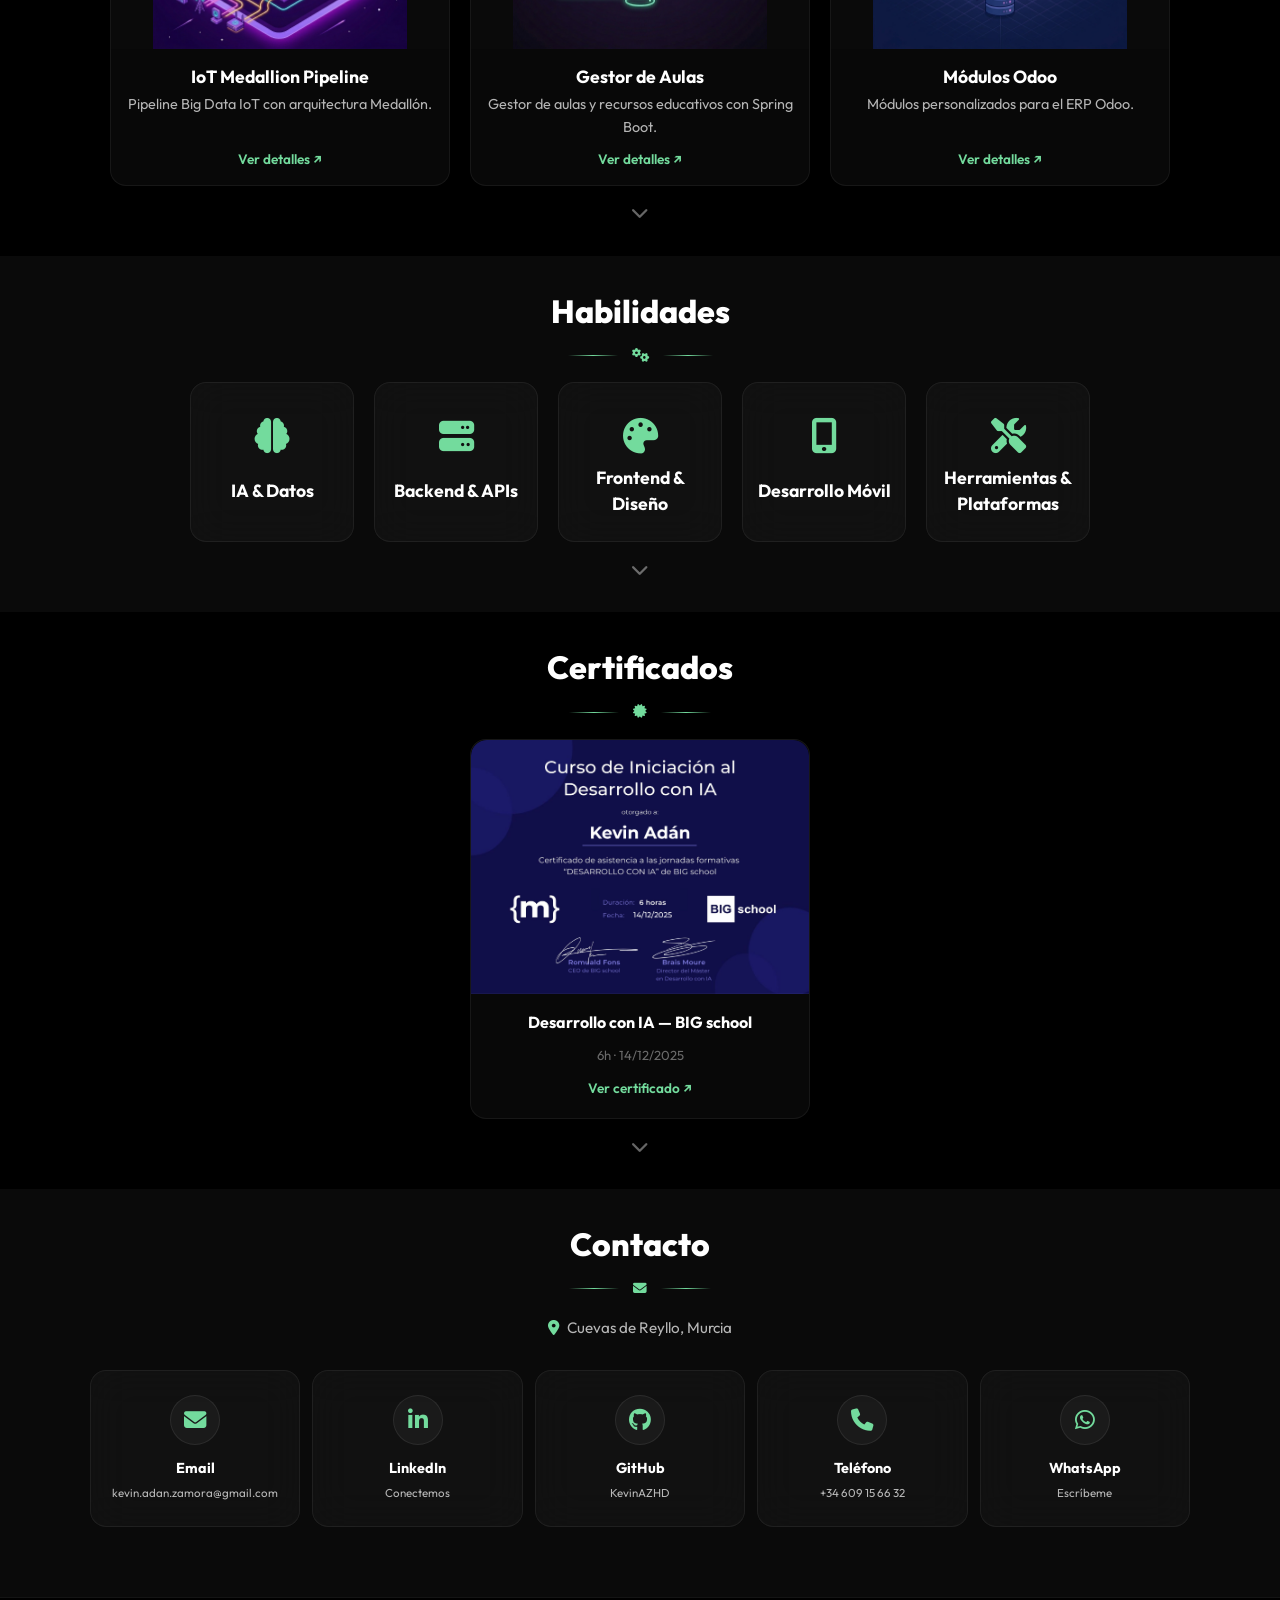
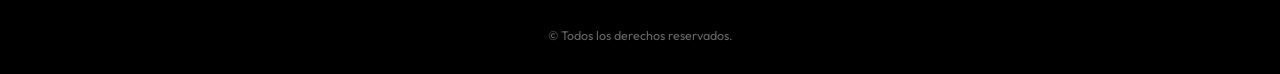
==== commit 139bcdb2: "fix: update path photo meta" ====
--- a/index.html
+++ b/index.html
@@ -33,28 +33,33 @@
 
     <!-- Datos para SEO -->
     <meta name="description"
-        content="Portfolio profesional de Kevin Adán Zamora. Técnico Superior en DAM y Especialista en Big Data e IA." />
+        content="Portafolio de Kevin Adán Zamora, Técnico Superior en DAM y Especialista en Big Data e IA." />
     <meta name="author" content="Kevin Adán Zamora" />
     <meta name="theme-color" content="#0a0a0a" />
+    <link rel="canonical" href="https://kevinazhd.github.io/" />
 
     <!-- Datos para compartir -->
     <meta property="og:type" content="website" />
+    <meta property="og:locale" content="es_ES" />
+    <meta property="og:site_name" content="KevinAZ - Portafolio" />
     <meta property="og:title" content="KevinAZ - Portafolio" />
     <meta property="og:description"
-        content="Portfolio profesional de Kevin Adán Zamora. Técnico Superior en DAM y Especialista en Big Data e IA." />
+        content="Portafolio de Kevin Adán Zamora, Técnico Superior en DAM y Especialista en Big Data e IA." />
     <meta property="og:url" content="https://kevinazhd.github.io/" />
-    <meta property="og:image" content="https://kevinazhd.github.io/images/foto.png" />
+    <meta property="og:image" content="https://kevinazhd.github.io/assets/cv_foto.png" />
+    <meta property="og:image:secure_url" content="https://kevinazhd.github.io/assets/cv_foto.png" />
     <meta property="og:image:type" content="image/png" />
-    <meta property="og:image:width" content="512" />
-    <meta property="og:image:height" content="512" />
-    <meta property="og:image:alt" content="Kevin Adán Zamora - Portfolio" />
+    <meta property="og:image:width" content="610" />
+    <meta property="og:image:height" content="610" />
+    <meta property="og:image:alt" content="Kevin Adán Zamora - Portafolio" />
 
     <!-- Tarjeta de Twitter -->
     <meta name="twitter:card" content="summary_large_image" />
     <meta name="twitter:title" content="KevinAZ - Portafolio" />
     <meta name="twitter:description"
-        content="Portfolio profesional de Kevin Adán Zamora. Técnico Superior en DAM y Especialista en Big Data e IA." />
-    <meta name="twitter:image" content="https://kevinazhd.github.io/images/foto.png" />
+        content="Portafolio de Kevin Adán Zamora, Técnico Superior en DAM y Especialista en Big Data e IA." />
+    <meta name="twitter:image" content="https://kevinazhd.github.io/assets/cv_foto.png" />
+    <meta name="twitter:image:alt" content="Kevin Adán Zamora - Portafolio" />
     <link rel="icon" type="image/png" href="images/favicon.png">
     <link rel="preconnect" href="https://fonts.googleapis.com">
     <link rel="preconnect" href="https://fonts.gstatic.com" crossorigin>
@@ -425,4 +430,4 @@
     <script src="js/script.js"></script>
 </body>
 
-</html>
+</html>
